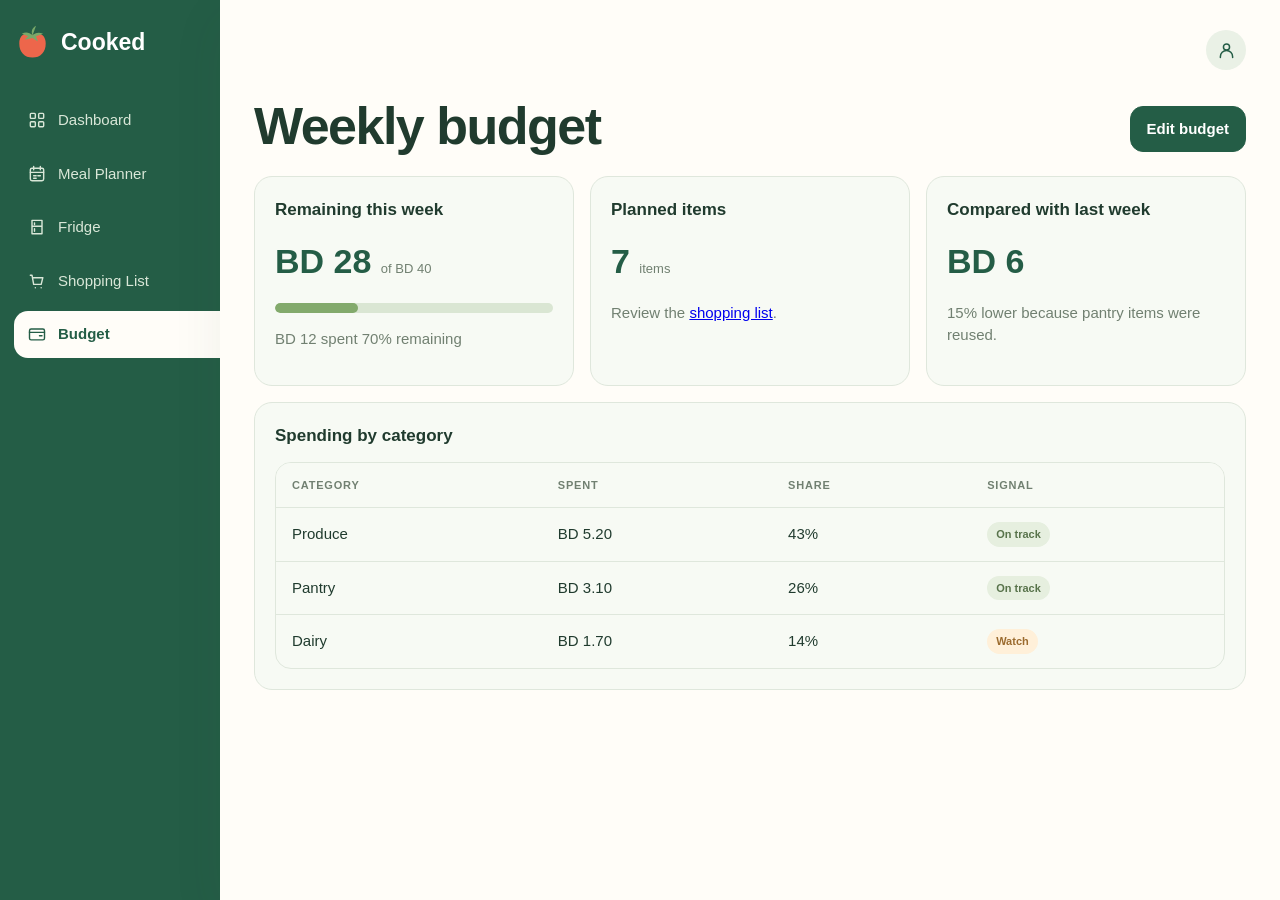
==== pages/Budget.html @ db5027b0 "Add Cooked HTML prototype" ====
﻿<!doctype html>
<html lang="en"><head><meta charset="utf-8"><meta name="viewport" content="width=device-width,initial-scale=1"><title>Cooked  Budget</title><link rel="stylesheet" href="../assets/css/styles.css"></head>
<body><div class="app"><aside class="sidebar"><a class="brand" href="Cooked.html"><svg class="brand-mark" viewBox="0 0 42 42" aria-hidden="true"><path d="M21 13C14 8 6 12 6 22c0 10 6 16 15 16s15-6 15-16c0-10-8-14-15-9Z" fill="#ed664b"/><path d="M21 13c-2-5 0-9 4-11M21 13c-4-4-8-4-12-2l7 3-4 4 9-2 6 4-2-6 8-3c-5-2-9-1-12 2Z" fill="#79a869"/></svg>Cooked</a><nav class="nav" aria-label="Main navigation"><a href="Cooked.html"><svg viewBox="0 0 24 24" aria-hidden="true"><rect x="4" y="4" width="6" height="6" rx="1"/><rect x="14" y="4" width="6" height="6" rx="1"/><rect x="4" y="14" width="6" height="6" rx="1"/><rect x="14" y="14" width="6" height="6" rx="1"/></svg><span>Dashboard</span></a><a href="Meal-planner.html"><svg viewBox="0 0 24 24" aria-hidden="true"><rect x="4" y="5" width="16" height="15" rx="2"/><path d="M8 3v4M16 3v4M4 10h16M8 14h3M13 14h3M8 17h3"/></svg><span>Meal Planner</span></a><a href="Fridge.html"><svg viewBox="0 0 24 24" aria-hidden="true"><path d="M6 4h12v16H6zM6 11h12M9 7v2M9 14v3"/></svg><span>Fridge</span></a><a href="Shopping-list.html"><svg viewBox="0 0 24 24" aria-hidden="true"><path d="M4 5h2l2 11h9l2-8H7M10 20h.01M17 20h.01"/></svg><span>Shopping List</span></a><a class="active" aria-current="page" href="Budget.html"><svg viewBox="0 0 24 24" aria-hidden="true"><rect x="3" y="6" width="18" height="13" rx="2"/><path d="M3 10h18M15 14h3"/></svg><span>Budget</span></a></nav></aside>
<main class="main"><div class="topbar"><button class="avatar" data-user-avatar aria-label="Open profile" onclick="location.href='Profile.html'">CU</button></div><header class="page-head"><div><h1>Weekly budget</h1></div><button class="btn primary" data-modal-open="budget-edit">Edit budget</button></header><div class="grid grid-3"><section class="panel"><h2>Remaining this week</h2><div class="metric">BD 28 <small>of BD 40</small></div><div class="progress" style="margin-top:16px"><span style="width:30%"></span></div><p>BD 12 spent  70% remaining</p></section><section class="panel"><h2>Planned items</h2><div class="metric">7 <small>items</small></div><p>Review the <a href="Shopping-list.html">shopping list</a>.</p></section><section class="panel"><h2>Compared with last week</h2><div class="metric"> BD 6</div><p>15% lower because pantry items were reused.</p></section></div><section class="panel" style="margin-top:16px"><h2>Spending by category</h2><div class="table-wrap"><table class="table"><thead><tr><th>Category</th><th>Spent</th><th>Share</th><th>Signal</th></tr></thead><tbody><tr><td>Produce</td><td>BD 5.20</td><td>43%</td><td><span class="badge">On track</span></td></tr><tr><td>Pantry</td><td>BD 3.10</td><td>26%</td><td><span class="badge">On track</span></td></tr><tr><td>Dairy</td><td>BD 1.70</td><td>14%</td><td><span class="badge warn">Watch</span></td></tr></tbody></table></div></section></main></div><div class="modal" id="budget-edit" role="dialog" aria-modal="true" aria-labelledby="budget-title"><div class="modal-card"><header><h2 id="budget-title">Set weekly budget</h2><button class="close" data-modal-close aria-label="Close"></button></header><form class="form-grid" data-demo-form data-success="Weekly budget updated."><div class="field full"><label for="weekly-budget">Budget in BD</label><input id="weekly-budget" required value="40" type="number" min="1"></div><div class="field full"><button class="btn primary" type="submit">Save budget</button></div></form></div></div><div class="toast" role="status" aria-live="polite"></div><script src="../assets/js/app.js"></script></body></html>
---- assets/css/styles.css ----
﻿:root{--ink:#203b2e;--muted:#718071;--forest:#245d46;--forest-2:#3e7959;--mint:#eaf1e6;--canvas:#edf1ea;--paper:#fffdf8;--line:#dfe7dc;--coral:#e5654b;--yellow:#f4df91;--shadow:0 18px 50px #29483b12}
*{box-sizing:border-box}html{scroll-behavior:smooth}body{margin:0;background:var(--canvas);color:var(--ink);font:15px/1.5 Arial,Helvetica,sans-serif}button,input,select{font:inherit}button,a{cursor:pointer}button:focus-visible,a:focus-visible,input:focus-visible,select:focus-visible{outline:3px solid #d27b55;outline-offset:3px}.app{min-height:100vh;display:grid;grid-template-columns:220px minmax(0,1fr);gap:16px;padding:16px;max-width:1640px;margin:auto}.sidebar{background:var(--forest);border-radius:26px;padding:24px 14px;color:#fff;display:flex;flex-direction:column;gap:36px}.brand{display:flex;align-items:center;gap:10px;font-size:23px;font-weight:700;color:#fff}.brand-mark{width:37px;height:37px}.nav{display:grid;gap:7px}.nav a{text-decoration:none;color:#d9e7d8;border-radius:14px;padding:12px 13px;display:flex;gap:11px;align-items:center}.nav a:hover{background:#ffffff14}.nav a.active{background:var(--paper);color:var(--forest);font-weight:700}.nav svg{width:20px;height:20px;fill:none;stroke:currentColor;stroke-width:1.7;stroke-linecap:round;stroke-linejoin:round}.side-note{margin-top:auto;color:#bed3bd;font-size:12px;padding:0 8px}.main{background:var(--paper);border-radius:26px;padding:30px 34px;min-width:0;box-shadow:var(--shadow)}.topbar{display:flex;justify-content:space-between;align-items:center;gap:16px;color:var(--muted);font-size:12px}.avatar{width:40px;height:40px;border-radius:50%;background:var(--mint);border:0;color:var(--forest);display:grid;place-items:center}.avatar svg{width:21px;height:21px;fill:none;stroke:currentColor;stroke-width:1.7;stroke-linecap:round;stroke-linejoin:round}.page-head{display:flex;justify-content:space-between;align-items:end;gap:18px;margin:30px 0 24px}.eyebrow{text-transform:uppercase;letter-spacing:1.5px;font-size:11px;font-weight:700;color:#7a9174}.page-head h1{font:52px/1 Georgia,serif;letter-spacing:-2px;margin:7px 0 0}.page-head p{margin:10px 0 0;color:var(--muted)}.actions{display:flex;gap:9px;flex-wrap:wrap}.btn{border:1px solid var(--line);border-radius:13px;background:#f4f7f0;color:var(--forest);padding:11px 16px;font-weight:700;text-decoration:none}.btn.primary{background:var(--forest);border-color:var(--forest);color:#fff}.btn.coral{background:var(--coral);border-color:var(--coral);color:#fff}.grid{display:grid;gap:16px}.grid-2{grid-template-columns:1.4fr 1fr}.grid-3{grid-template-columns:repeat(3,1fr)}.panel{background:#f7faf4;border:1px solid var(--line);border-radius:18px;padding:20px}.panel h2,.panel h3{margin:0 0 13px;font-size:17px}.panel p{color:var(--muted)}.metric{font-size:34px;font-weight:700;color:var(--forest)}.metric small{font-size:13px;color:var(--muted);font-weight:400}.progress{height:10px;border-radius:99px;background:#dae6d3;overflow:hidden}.progress span{display:block;height:100%;background:#83aa6c;border-radius:99px}.table-wrap{overflow:auto;border:1px solid var(--line);border-radius:16px}.table{border-collapse:collapse;width:100%;min-width:620px;text-align:left}.table th,.table td{padding:14px 16px;border-bottom:1px solid var(--line)}.table th{font-size:11px;letter-spacing:.8px;text-transform:uppercase;color:#718071;background:#f7faf4}.table tr:last-child td{border-bottom:0}.badge{display:inline-flex;align-items:center;border-radius:99px;padding:4px 9px;background:#e6efdf;color:#58734b;font-size:11px;font-weight:700}.badge.warn{background:#fff0d9;color:#9b6b2e}.badge.danger{background:#fce1d8;color:#ad563e}.badge.blue{background:#e2ebf6;color:#4d6c95}.search{height:45px;border:1px solid var(--line);border-radius:13px;padding:0 14px;background:#fff;width:min(380px,100%)}.form-grid{display:grid;grid-template-columns:repeat(2,1fr);gap:15px}.field{display:grid;gap:7px}.field.full{grid-column:1/-1}.field label{font-size:12px;font-weight:700;color:#536553}.field input,.field select{height:44px;border:1px solid var(--line);border-radius:11px;padding:0 12px;color:var(--ink);background:#fff}.callout{border-radius:15px;padding:14px 16px;background:#eef5e9;color:#4b6a48;font-size:13px}.callout.warn{background:#fff4df;color:#8b642e}.callout.error{background:#fce8e2;color:#a9523e}.empty{padding:34px;text-align:center;border:1px dashed #cbd9c5;border-radius:16px;color:var(--muted)}.toast{position:fixed;bottom:24px;left:50%;transform:translateX(-50%);background:var(--ink);color:#fff;padding:13px 18px;border-radius:13px;box-shadow:var(--shadow);z-index:10;display:none}.toast.show{display:block}.recipe-grid{display:grid;grid-template-columns:repeat(3,1fr);gap:16px}.recipe-card{border:1px solid var(--line);border-radius:18px;overflow:hidden;background:#fff}.recipe-card img{display:block;width:100%;height:160px;object-fit:cover}.recipe-card .body{padding:16px}.recipe-card h3{margin:0 0 5px}.recipe-card p{color:var(--muted);font-size:13px;margin:0 0 13px}.filter-row{display:flex;gap:9px;flex-wrap:wrap;margin-bottom:18px}.filter-row select{height:40px;border:1px solid var(--line);border-radius:10px;padding:0 10px;background:#fff;color:var(--ink)}.calendar{display:grid;grid-template-columns:repeat(7,1fr);gap:9px;min-width:760px}.calendar-wrap{overflow:auto}.day-card{background:#f6f8f2;border:1px solid var(--line);border-radius:14px;padding:12px;min-height:185px}.day-card.current{background:#eef5e9;border-color:#b9d1ad}.day-card strong{display:block;font-size:12px}.day-card time{display:block;color:var(--muted);font-size:12px;margin:3px 0 12px}.slot{background:#fff;border-radius:10px;padding:8px;margin-top:7px;font-size:11px;border-left:3px solid #85a56d}.slot span{display:block;color:var(--muted);font-size:10px;text-transform:uppercase}.slot.done{opacity:.55;text-decoration:line-through}.recipe-detail{display:grid;grid-template-columns:280px 1fr;gap:22px;align-items:start}.recipe-detail img{width:100%;height:240px;object-fit:cover;border-radius:18px}.list{display:grid;gap:0;border:1px solid var(--line);border-radius:16px;overflow:hidden}.list-row{display:flex;align-items:center;gap:12px;padding:14px 16px;border-bottom:1px solid var(--line)}.list-row:last-child{border-bottom:0}.list-row input{accent-color:var(--forest)}.list-row label{flex:1}.list-row small{color:var(--muted)}.list-row.checked label{text-decoration:line-through;color:#9ba49a}.modal{position:fixed;inset:0;background:#203b2e66;display:none;place-items:center;padding:20px;z-index:9}.modal.open{display:grid}.modal-card{background:var(--paper);border-radius:20px;padding:24px;width:min(560px,100%);box-shadow:var(--shadow)}.modal-card header{display:flex;justify-content:space-between;gap:16px;align-items:start}.close{border:0;background:#edf3e9;border-radius:50%;width:32px;height:32px;color:var(--forest);font-size:20px}.tabs{display:flex;gap:5px;border-bottom:1px solid var(--line);margin-bottom:20px}.tabs button{border:0;background:transparent;padding:10px 13px;color:var(--muted);border-bottom:2px solid transparent}.tabs button.active{color:var(--forest);border-color:var(--forest);font-weight:700}@media(max-width:900px){.app{grid-template-columns:170px}.grid-2,.grid-3,.recipe-grid{grid-template-columns:1fr 1fr}.page-head h1{font-size:42px}.recipe-detail{grid-template-columns:220px 1fr}}@media(max-width:700px){.app{display:block;padding:0}.sidebar{border-radius:0;padding:16px;gap:15px}.nav{display:flex;overflow:auto;gap:4px}.nav a{white-space:nowrap;padding:9px 11px;font-size:12px}.nav svg{display:none}.side-note{display:none}.main{border-radius:22px 22px 0 0;padding:22px 16px}.page-head{display:block;margin:23px 0 18px}.page-head h1{font-size:38px}.page-head .actions{margin-top:15px}.grid-2,.grid-3,.recipe-grid,.form-grid,.recipe-detail{grid-template-columns:1fr}.panel{padding:16px}.table{min-width:560px}.calendar{min-width:700px}.topbar{font-size:11px}}

/* Keep the active page visually connected to its content. */
.app{gap:0}
.brand{text-decoration:none}
.shopping-card-link{display:block;color:inherit;text-decoration:none}
.shopping-card-link:hover h2{text-decoration:underline;text-underline-offset:3px}
.shopping-header{display:flex;justify-content:space-between;align-items:center}
.shopping-header span{font-size:11px;color:var(--forest)}
.talabat-item{margin-left:auto;background:var(--coral);color:#fff;text-decoration:none;border-radius:8px;padding:6px 9px;font-size:11px;font-weight:700}
.talabat-item:hover{background:#c9523d}
@media(min-width:701px){.app{height:calc(100vh - 32px);min-height:0}.main{height:100%;overflow:auto}}
.sidebar{border-radius:26px 0 0 26px}
.main{border-radius:0 26px 26px 0}
.nav a{border-radius:14px 0 0 14px}
.nav a.active{margin-right:-14px;padding-right:27px}
.eyebrow{display:none}
.page-head h1{margin-top:0}
@media(max-width:700px){
  .sidebar,.main{border-radius:0}
  .nav a,.nav a.active{margin-right:0;padding-right:11px;border-radius:12px}
}

/* Keep secondary pages aligned to the dashboard's full desktop viewport. */
.app{height:calc(100vh - 32px);min-height:640px}
.main{height:100%;overflow:auto}
.topbar .avatar{margin-left:auto}
@media(max-width:700px){
  .app{height:auto;min-height:100vh}
  .main{height:auto;min-height:calc(100vh - 116px)}
  .nav svg{display:block;width:16px;height:16px}
}

body{font-family:"Segoe UI",Arial,Helvetica,sans-serif}
.page-head h1{font-family:"Segoe UI",Arial,Helvetica,sans-serif;font-weight:700;letter-spacing:-1.5px}
.close::before{content:"Ã—";font-size:22px;line-height:1}
@media(min-width:701px) and (max-height:760px){
  .app{height:auto;min-height:100vh}
  .main{height:auto;min-height:calc(100vh - 32px);overflow:visible}
}
@media(min-width:701px){
  .app{width:100%;height:100vh;min-height:0;max-width:none;padding:0;gap:0}
  .sidebar,.main{border-radius:0}
  .main{min-height:0}
}
@media(min-width:701px) and (max-height:760px){
  .app{height:auto;min-height:100vh}
  .main{height:auto;min-height:100vh;overflow:visible}
}
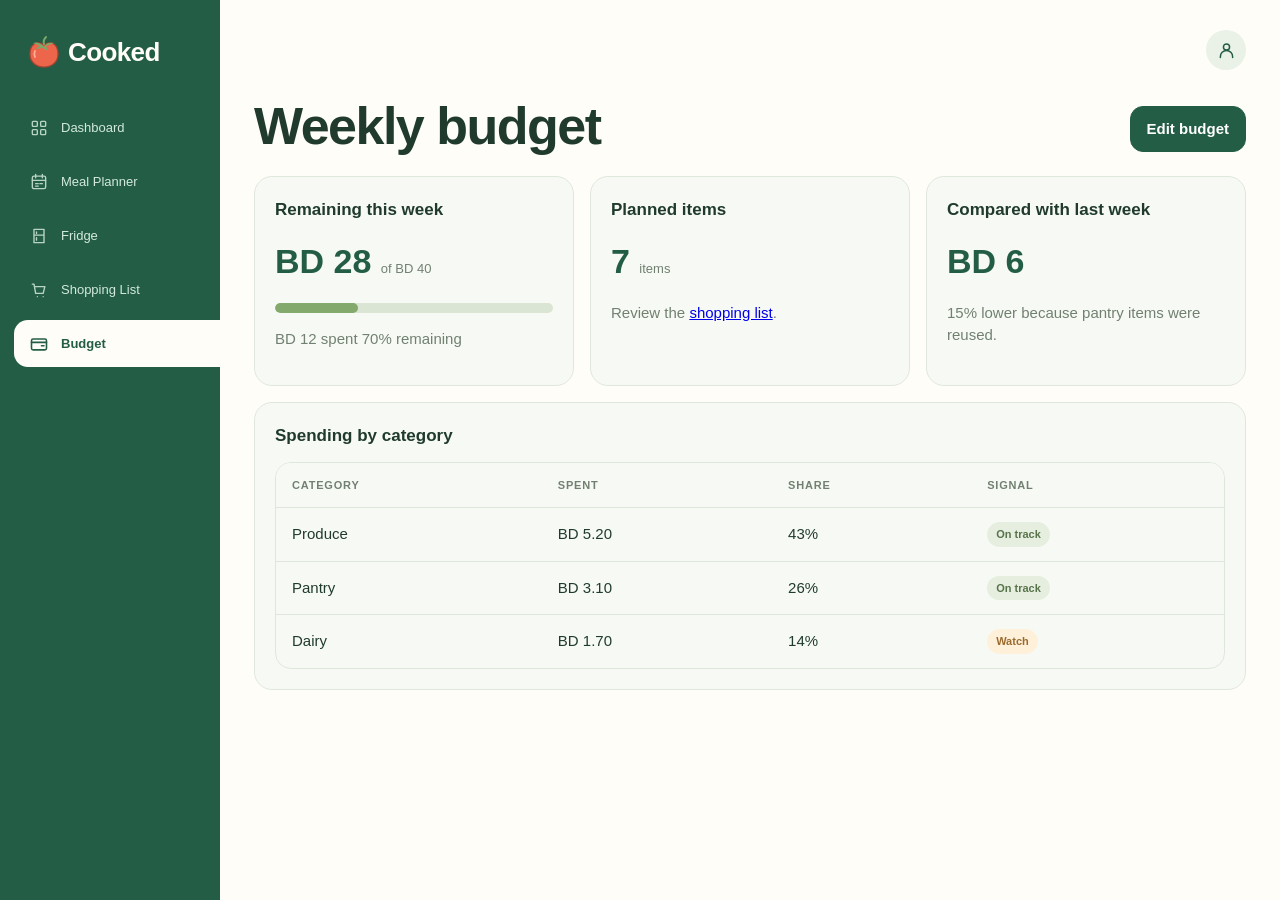
==== commit b85e27db: "fixed logo on pages?" ====
--- a/pages/Budget.html
+++ b/pages/Budget.html
@@ -1,7 +1,7 @@
 ﻿<!doctype html>
 <html lang="en"><head><meta charset="utf-8"><meta name="viewport" content="width=device-width,initial-scale=1"><title>Cooked  Budget</title><link rel="stylesheet" href="../assets/css/styles.css"></head>
-<body><div class="app"><aside class="sidebar"><a class="brand" href="Cooked.html"><svg class="brand-mark" viewBox="0 0 42 42" aria-hidden="true"><path d="M21 13C14 8 6 12 6 22c0 10 6 16 15 16s15-6 15-16c0-10-8-14-15-9Z" fill="#ed664b"/><path d="M21 13c-2-5 0-9 4-11M21 13c-4-4-8-4-12-2l7 3-4 4 9-2 6 4-2-6 8-3c-5-2-9-1-12 2Z" fill="#79a869"/></svg>Cooked</a><nav class="nav" aria-label="Main navigation"><a href="Cooked.html"><svg viewBox="0 0 24 24" aria-hidden="true"><rect x="4" y="4" width="6" height="6" rx="1"/><rect x="14" y="4" width="6" height="6" rx="1"/><rect x="4" y="14" width="6" height="6" rx="1"/><rect x="14" y="14" width="6" height="6" rx="1"/></svg><span>Dashboard</span></a><a href="Meal-planner.html"><svg viewBox="0 0 24 24" aria-hidden="true"><rect x="4" y="5" width="16" height="15" rx="2"/><path d="M8 3v4M16 3v4M4 10h16M8 14h3M13 14h3M8 17h3"/></svg><span>Meal Planner</span></a><a href="Fridge.html"><svg viewBox="0 0 24 24" aria-hidden="true"><path d="M6 4h12v16H6zM6 11h12M9 7v2M9 14v3"/></svg><span>Fridge</span></a><a href="Shopping-list.html"><svg viewBox="0 0 24 24" aria-hidden="true"><path d="M4 5h2l2 11h9l2-8H7M10 20h.01M17 20h.01"/></svg><span>Shopping List</span></a><a class="active" aria-current="page" href="Budget.html"><svg viewBox="0 0 24 24" aria-hidden="true"><rect x="3" y="6" width="18" height="13" rx="2"/><path d="M3 10h18M15 14h3"/></svg><span>Budget</span></a></nav></aside>
-<main class="main"><div class="topbar"><button class="avatar" data-user-avatar aria-label="Open profile" onclick="location.href='Profile.html'">CU</button></div><header class="page-head"><div><h1>Weekly budget</h1></div><button class="btn primary" data-modal-open="budget-edit">Edit budget</button></header><div class="grid grid-3"><section class="panel"><h2>Remaining this week</h2><div class="metric">BD 28 <small>of BD 40</small></div><div class="progress" style="margin-top:16px"><span style="width:30%"></span></div><p>BD 12 spent  70% remaining</p></section><section class="panel"><h2>Planned items</h2><div class="metric">7 <small>items</small></div><p>Review the <a href="Shopping-list.html">shopping list</a>.</p></section><section class="panel"><h2>Compared with last week</h2><div class="metric"> BD 6</div><p>15% lower because pantry items were reused.</p></section></div><section class="panel" style="margin-top:16px"><h2>Spending by category</h2><div class="table-wrap"><table class="table"><thead><tr><th>Category</th><th>Spent</th><th>Share</th><th>Signal</th></tr></thead><tbody><tr><td>Produce</td><td>BD 5.20</td><td>43%</td><td><span class="badge">On track</span></td></tr><tr><td>Pantry</td><td>BD 3.10</td><td>26%</td><td><span class="badge">On track</span></td></tr><tr><td>Dairy</td><td>BD 1.70</td><td>14%</td><td><span class="badge warn">Watch</span></td></tr></tbody></table></div></section></main></div><div class="modal" id="budget-edit" role="dialog" aria-modal="true" aria-labelledby="budget-title"><div class="modal-card"><header><h2 id="budget-title">Set weekly budget</h2><button class="close" data-modal-close aria-label="Close"></button></header><form class="form-grid" data-demo-form data-success="Weekly budget updated."><div class="field full"><label for="weekly-budget">Budget in BD</label><input id="weekly-budget" required value="40" type="number" min="1"></div><div class="field full"><button class="btn primary" type="submit">Save budget</button></div></form></div></div><div class="toast" role="status" aria-live="polite"></div><script src="../assets/js/app.js"></script></body></html>
+<body><div class="app"><aside class="sidebar"><a class="sidebar-brand" href="Cooked.html" aria-label="Cooked home"><svg class="logo colored-logo" viewBox="0 0 150 36" preserveAspectRatio="xMinYMid meet" role="img" aria-label="Cooked"><path d="M16 11C8 6 2 11 2 20c0 8 6 13 14 13s14-5 14-13c0-9-6-14-14-9Z" fill="#ed664b" stroke="#aa422f" stroke-width="1.2"/><path d="M16 13C12 8 8 8 5 9l7 3-5 3 8-1 5 3-2-5 8-3c-5-1-8 0-10 4Z" fill="#79a869"/><path d="M16 10c-1-3 0-5 2-7" fill="none" stroke="#79a869" stroke-width="2" stroke-linecap="round"/><path d="M7 17c-1 2-1 4 0 6" fill="none" stroke="#ffb096" stroke-width="1.7" stroke-linecap="round"/><text x="40" y="27" fill="#fffdf7" font-family="Segoe UI,Arial,Helvetica,sans-serif" font-size="26" font-weight="700" letter-spacing="-.6">Cooked</text></svg></a><nav class="nav" aria-label="Main navigation"><a href="Cooked.html"><svg viewBox="0 0 24 24" aria-hidden="true"><rect x="4" y="4" width="6" height="6" rx="1"/><rect x="14" y="4" width="6" height="6" rx="1"/><rect x="4" y="14" width="6" height="6" rx="1"/><rect x="14" y="14" width="6" height="6" rx="1"/></svg><span>Dashboard</span></a><a href="Meal-planner.html"><svg viewBox="0 0 24 24" aria-hidden="true"><rect x="4" y="5" width="16" height="15" rx="2"/><path d="M8 3v4M16 3v4M4 10h16M8 14h3M13 14h3M8 17h3"/></svg><span>Meal Planner</span></a><a href="Fridge.html"><svg viewBox="0 0 24 24" aria-hidden="true"><path d="M6 4h12v16H6zM6 11h12M9 7v2M9 14v3"/></svg><span>Fridge</span></a><a href="Shopping-list.html"><svg viewBox="0 0 24 24" aria-hidden="true"><path d="M4 5h2l2 11h9l2-8H7M10 20h.01M17 20h.01"/></svg><span>Shopping List</span></a><a class="active" aria-current="page" href="Budget.html"><svg viewBox="0 0 24 24" aria-hidden="true"><rect x="3" y="6" width="18" height="13" rx="2"/><path d="M3 10h18M15 14h3"/></svg><span>Budget</span></a></nav></aside>
+<main class="main"><div class="topbar"><button class="avatar" data-user-avatar aria-label="Open profile" onclick="location.href='Profile.html'">CU</button></div><header class="page-head"><div><h1>Weekly budget</h1></div><button class="btn primary" data-modal-open="budget-edit">Edit budget</button></header><div class="grid grid-3"><section class="panel"><h2>Remaining this week</h2><div class="metric">BD 28 <small>of BD 40</small></div><div class="progress" style="margin-top:16px"><span style="width:30%"></span></div><p>BD 12 spent  70% remaining</p></section><section class="panel"><h2>Planned items</h2><div class="metric">7 <small>items</small></div><p>Review the <a href="Shopping-list.html">shopping list</a>.</p></section><section class="panel"><h2>Compared with last week</h2><div class="metric"> BD 6</div><p>15% lower because pantry items were reused.</p></section></div><section class="panel" style="margin-top:16px"><h2>Spending by category</h2><div class="table-wrap"><table class="table"><thead><tr><th>Category</th><th>Spent</th><th>Share</th><th>Signal</th></tr></thead><tbody><tr><td>Produce</td><td>BD 5.20</td><td>43%</td><td><span class="badge">On track</span></td></tr><tr><td>Pantry</td><td>BD 3.10</td><td>26%</td><td><span class="badge">On track</span></td></tr><tr><td>Dairy</td><td>BD 1.70</td><td>14%</td><td><span class="badge warn">Watch</span></td></tr></tbody></table></div></section></main></div><div class="modal" id="budget-edit" role="dialog" aria-modal="true" aria-labelledby="budget-title"><div class="modal-card"><header><h2 id="budget-title">Set weekly budget</h2><button class="close" data-modal-close aria-label="Close"></button></header><form class="form-grid" data-demo-form data-success="Weekly budget updated."><div class="field full"><label for="weekly-budget">Budget in BD</label><input id="weekly-budget" required value="40" type="number" min="1"></div><div class="field full"><button class="btn primary" type="submit">Save budget</button></div></form></div></div><div class="toast" role="status" aria-live="polite"></div><script src="../assets/js/app.js"></script><script src="../assets/js/validation.js"></script></body></html>
 
 
 
--- a/assets/css/styles.css
+++ b/assets/css/styles.css
@@ -49,3 +49,16 @@
   .main{height:auto;min-height:100vh;overflow:visible}
 }
 
+
+/* Shared logo component, identical to the dashboard. */
+.sidebar-brand{display:flex;align-items:center;text-decoration:none;color:inherit;min-height:48px;margin-top:4px;padding:0 4px 0 14px}
+.sidebar-brand .colored-logo{display:block;width:150px;height:36px;max-width:100%;flex-shrink:0;overflow:visible}
+.sidebar .nav{gap:7px}
+.sidebar .nav a{padding:0 15px;min-height:47px;gap:12px;font-size:13px;font-weight:500;color:#d2eadb}
+.sidebar .nav a.active{background:var(--paper);color:#245d46;font-weight:600}
+@media(min-width:701px){.sidebar{gap:28px}}
+body{-webkit-font-smoothing:antialiased;-moz-osx-font-smoothing:grayscale}
+.sidebar .nav svg{opacity:.85;stroke-width:1.65}
+.sidebar .nav a.active svg{opacity:1;stroke-width:1.9}
+.sidebar .nav a.active{position:relative;z-index:2}
+.main{box-shadow:none}
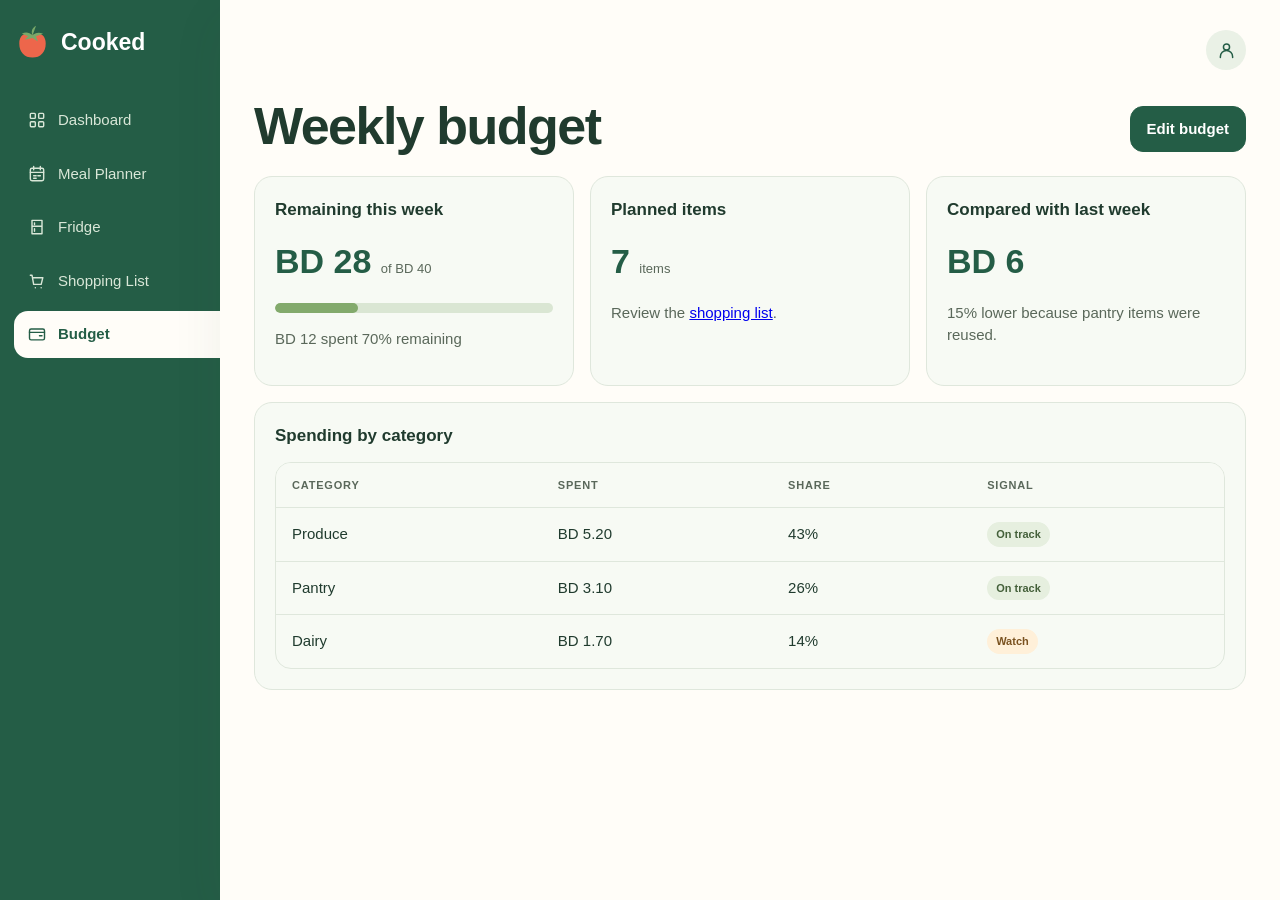
==== commit acaf2f68: "Fix accessibility issues and layout bugs in prototype - Raise text contrast to WCAG AA on all pages " ====
--- a/pages/Budget.html
+++ b/pages/Budget.html
@@ -1,7 +1,7 @@
 ﻿<!doctype html>
-<html lang="en"><head><meta charset="utf-8"><meta name="viewport" content="width=device-width,initial-scale=1"><title>Cooked  Budget</title><link rel="stylesheet" href="../assets/css/styles.css"></head>
-<body><div class="app"><aside class="sidebar"><a class="sidebar-brand" href="Cooked.html" aria-label="Cooked home"><svg class="logo colored-logo" viewBox="0 0 150 36" preserveAspectRatio="xMinYMid meet" role="img" aria-label="Cooked"><path d="M16 11C8 6 2 11 2 20c0 8 6 13 14 13s14-5 14-13c0-9-6-14-14-9Z" fill="#ed664b" stroke="#aa422f" stroke-width="1.2"/><path d="M16 13C12 8 8 8 5 9l7 3-5 3 8-1 5 3-2-5 8-3c-5-1-8 0-10 4Z" fill="#79a869"/><path d="M16 10c-1-3 0-5 2-7" fill="none" stroke="#79a869" stroke-width="2" stroke-linecap="round"/><path d="M7 17c-1 2-1 4 0 6" fill="none" stroke="#ffb096" stroke-width="1.7" stroke-linecap="round"/><text x="40" y="27" fill="#fffdf7" font-family="Segoe UI,Arial,Helvetica,sans-serif" font-size="26" font-weight="700" letter-spacing="-.6">Cooked</text></svg></a><nav class="nav" aria-label="Main navigation"><a href="Cooked.html"><svg viewBox="0 0 24 24" aria-hidden="true"><rect x="4" y="4" width="6" height="6" rx="1"/><rect x="14" y="4" width="6" height="6" rx="1"/><rect x="4" y="14" width="6" height="6" rx="1"/><rect x="14" y="14" width="6" height="6" rx="1"/></svg><span>Dashboard</span></a><a href="Meal-planner.html"><svg viewBox="0 0 24 24" aria-hidden="true"><rect x="4" y="5" width="16" height="15" rx="2"/><path d="M8 3v4M16 3v4M4 10h16M8 14h3M13 14h3M8 17h3"/></svg><span>Meal Planner</span></a><a href="Fridge.html"><svg viewBox="0 0 24 24" aria-hidden="true"><path d="M6 4h12v16H6zM6 11h12M9 7v2M9 14v3"/></svg><span>Fridge</span></a><a href="Shopping-list.html"><svg viewBox="0 0 24 24" aria-hidden="true"><path d="M4 5h2l2 11h9l2-8H7M10 20h.01M17 20h.01"/></svg><span>Shopping List</span></a><a class="active" aria-current="page" href="Budget.html"><svg viewBox="0 0 24 24" aria-hidden="true"><rect x="3" y="6" width="18" height="13" rx="2"/><path d="M3 10h18M15 14h3"/></svg><span>Budget</span></a></nav></aside>
-<main class="main"><div class="topbar"><button class="avatar" data-user-avatar aria-label="Open profile" onclick="location.href='Profile.html'">CU</button></div><header class="page-head"><div><h1>Weekly budget</h1></div><button class="btn primary" data-modal-open="budget-edit">Edit budget</button></header><div class="grid grid-3"><section class="panel"><h2>Remaining this week</h2><div class="metric">BD 28 <small>of BD 40</small></div><div class="progress" style="margin-top:16px"><span style="width:30%"></span></div><p>BD 12 spent  70% remaining</p></section><section class="panel"><h2>Planned items</h2><div class="metric">7 <small>items</small></div><p>Review the <a href="Shopping-list.html">shopping list</a>.</p></section><section class="panel"><h2>Compared with last week</h2><div class="metric"> BD 6</div><p>15% lower because pantry items were reused.</p></section></div><section class="panel" style="margin-top:16px"><h2>Spending by category</h2><div class="table-wrap"><table class="table"><thead><tr><th>Category</th><th>Spent</th><th>Share</th><th>Signal</th></tr></thead><tbody><tr><td>Produce</td><td>BD 5.20</td><td>43%</td><td><span class="badge">On track</span></td></tr><tr><td>Pantry</td><td>BD 3.10</td><td>26%</td><td><span class="badge">On track</span></td></tr><tr><td>Dairy</td><td>BD 1.70</td><td>14%</td><td><span class="badge warn">Watch</span></td></tr></tbody></table></div></section></main></div><div class="modal" id="budget-edit" role="dialog" aria-modal="true" aria-labelledby="budget-title"><div class="modal-card"><header><h2 id="budget-title">Set weekly budget</h2><button class="close" data-modal-close aria-label="Close"></button></header><form class="form-grid" data-demo-form data-success="Weekly budget updated."><div class="field full"><label for="weekly-budget">Budget in BD</label><input id="weekly-budget" required value="40" type="number" min="1"></div><div class="field full"><button class="btn primary" type="submit">Save budget</button></div></form></div></div><div class="toast" role="status" aria-live="polite"></div><script src="../assets/js/app.js"></script><script src="../assets/js/validation.js"></script></body></html>
+<html lang="en"><head><meta charset="utf-8"><meta name="viewport" content="width=device-width,initial-scale=1"><title>Cooked · Budget</title><link rel="stylesheet" href="../assets/css/styles.css"></head>
+<body><div class="app"><aside class="sidebar" aria-label="Sidebar"><a class="brand" href="Cooked.html"><svg class="brand-mark" viewBox="0 0 42 42" aria-hidden="true"><path d="M21 13C14 8 6 12 6 22c0 10 6 16 15 16s15-6 15-16c0-10-8-14-15-9Z" fill="#ed664b"/><path d="M21 13c-2-5 0-9 4-11M21 13c-4-4-8-4-12-2l7 3-4 4 9-2 6 4-2-6 8-3c-5-2-9-1-12 2Z" fill="#79a869"/></svg>Cooked</a><nav class="nav" aria-label="Main navigation"><a href="Cooked.html"><svg viewBox="0 0 24 24" aria-hidden="true"><rect x="4" y="4" width="6" height="6" rx="1"/><rect x="14" y="4" width="6" height="6" rx="1"/><rect x="4" y="14" width="6" height="6" rx="1"/><rect x="14" y="14" width="6" height="6" rx="1"/></svg><span>Dashboard</span></a><a href="Meal-planner.html"><svg viewBox="0 0 24 24" aria-hidden="true"><rect x="4" y="5" width="16" height="15" rx="2"/><path d="M8 3v4M16 3v4M4 10h16M8 14h3M13 14h3M8 17h3"/></svg><span>Meal Planner</span></a><a href="Fridge.html"><svg viewBox="0 0 24 24" aria-hidden="true"><path d="M6 4h12v16H6zM6 11h12M9 7v2M9 14v3"/></svg><span>Fridge</span></a><a href="Shopping-list.html"><svg viewBox="0 0 24 24" aria-hidden="true"><path d="M4 5h2l2 11h9l2-8H7M10 20h.01M17 20h.01"/></svg><span>Shopping List</span></a><a class="active" aria-current="page" href="Budget.html"><svg viewBox="0 0 24 24" aria-hidden="true"><rect x="3" y="6" width="18" height="13" rx="2"/><path d="M3 10h18M15 14h3"/></svg><span>Budget</span></a></nav></aside>
+<main class="main"><div class="topbar"><button class="avatar" data-user-avatar aria-label="Open profile" onclick="location.href='Profile.html'">CU</button></div><header class="page-head"><div><h1>Weekly budget</h1></div><button class="btn primary" data-modal-open="budget-edit">Edit budget</button></header><div class="grid grid-3"><section class="panel"><h2>Remaining this week</h2><div class="metric">BD 28 <small>of BD 40</small></div><div class="progress" style="margin-top:16px"><span style="width:30%"></span></div><p>BD 12 spent  70% remaining</p></section><section class="panel"><h2>Planned items</h2><div class="metric">7 <small>items</small></div><p>Review the <a href="Shopping-list.html">shopping list</a>.</p></section><section class="panel"><h2>Compared with last week</h2><div class="metric"> BD 6</div><p>15% lower because pantry items were reused.</p></section></div><section class="panel" style="margin-top:16px"><h2>Spending by category</h2><div class="table-wrap"><table class="table"><thead><tr><th>Category</th><th>Spent</th><th>Share</th><th>Signal</th></tr></thead><tbody><tr><td>Produce</td><td>BD 5.20</td><td>43%</td><td><span class="badge">On track</span></td></tr><tr><td>Pantry</td><td>BD 3.10</td><td>26%</td><td><span class="badge">On track</span></td></tr><tr><td>Dairy</td><td>BD 1.70</td><td>14%</td><td><span class="badge warn">Watch</span></td></tr></tbody></table></div></section></main></div><div class="modal" id="budget-edit" role="dialog" aria-modal="true" aria-labelledby="budget-title"><div class="modal-card"><header><h2 id="budget-title">Set weekly budget</h2><button class="close" data-modal-close aria-label="Close"></button></header><form class="form-grid" data-demo-form data-success="Weekly budget updated."><div class="field full"><label for="weekly-budget">Budget in BD</label><input id="weekly-budget" required value="40" type="number" min="1"></div><div class="field full"><button class="btn primary" type="submit">Save budget</button></div></form></div></div><div class="toast" role="status" aria-live="polite"></div><script src="../assets/js/app.js"></script></body></html>
 
 
 
--- a/assets/css/styles.css
+++ b/assets/css/styles.css
@@ -1,5 +1,5 @@
-﻿:root{--ink:#203b2e;--muted:#718071;--forest:#245d46;--forest-2:#3e7959;--mint:#eaf1e6;--canvas:#edf1ea;--paper:#fffdf8;--line:#dfe7dc;--coral:#e5654b;--yellow:#f4df91;--shadow:0 18px 50px #29483b12}
-*{box-sizing:border-box}html{scroll-behavior:smooth}body{margin:0;background:var(--canvas);color:var(--ink);font:15px/1.5 Arial,Helvetica,sans-serif}button,input,select{font:inherit}button,a{cursor:pointer}button:focus-visible,a:focus-visible,input:focus-visible,select:focus-visible{outline:3px solid #d27b55;outline-offset:3px}.app{min-height:100vh;display:grid;grid-template-columns:220px minmax(0,1fr);gap:16px;padding:16px;max-width:1640px;margin:auto}.sidebar{background:var(--forest);border-radius:26px;padding:24px 14px;color:#fff;display:flex;flex-direction:column;gap:36px}.brand{display:flex;align-items:center;gap:10px;font-size:23px;font-weight:700;color:#fff}.brand-mark{width:37px;height:37px}.nav{display:grid;gap:7px}.nav a{text-decoration:none;color:#d9e7d8;border-radius:14px;padding:12px 13px;display:flex;gap:11px;align-items:center}.nav a:hover{background:#ffffff14}.nav a.active{background:var(--paper);color:var(--forest);font-weight:700}.nav svg{width:20px;height:20px;fill:none;stroke:currentColor;stroke-width:1.7;stroke-linecap:round;stroke-linejoin:round}.side-note{margin-top:auto;color:#bed3bd;font-size:12px;padding:0 8px}.main{background:var(--paper);border-radius:26px;padding:30px 34px;min-width:0;box-shadow:var(--shadow)}.topbar{display:flex;justify-content:space-between;align-items:center;gap:16px;color:var(--muted);font-size:12px}.avatar{width:40px;height:40px;border-radius:50%;background:var(--mint);border:0;color:var(--forest);display:grid;place-items:center}.avatar svg{width:21px;height:21px;fill:none;stroke:currentColor;stroke-width:1.7;stroke-linecap:round;stroke-linejoin:round}.page-head{display:flex;justify-content:space-between;align-items:end;gap:18px;margin:30px 0 24px}.eyebrow{text-transform:uppercase;letter-spacing:1.5px;font-size:11px;font-weight:700;color:#7a9174}.page-head h1{font:52px/1 Georgia,serif;letter-spacing:-2px;margin:7px 0 0}.page-head p{margin:10px 0 0;color:var(--muted)}.actions{display:flex;gap:9px;flex-wrap:wrap}.btn{border:1px solid var(--line);border-radius:13px;background:#f4f7f0;color:var(--forest);padding:11px 16px;font-weight:700;text-decoration:none}.btn.primary{background:var(--forest);border-color:var(--forest);color:#fff}.btn.coral{background:var(--coral);border-color:var(--coral);color:#fff}.grid{display:grid;gap:16px}.grid-2{grid-template-columns:1.4fr 1fr}.grid-3{grid-template-columns:repeat(3,1fr)}.panel{background:#f7faf4;border:1px solid var(--line);border-radius:18px;padding:20px}.panel h2,.panel h3{margin:0 0 13px;font-size:17px}.panel p{color:var(--muted)}.metric{font-size:34px;font-weight:700;color:var(--forest)}.metric small{font-size:13px;color:var(--muted);font-weight:400}.progress{height:10px;border-radius:99px;background:#dae6d3;overflow:hidden}.progress span{display:block;height:100%;background:#83aa6c;border-radius:99px}.table-wrap{overflow:auto;border:1px solid var(--line);border-radius:16px}.table{border-collapse:collapse;width:100%;min-width:620px;text-align:left}.table th,.table td{padding:14px 16px;border-bottom:1px solid var(--line)}.table th{font-size:11px;letter-spacing:.8px;text-transform:uppercase;color:#718071;background:#f7faf4}.table tr:last-child td{border-bottom:0}.badge{display:inline-flex;align-items:center;border-radius:99px;padding:4px 9px;background:#e6efdf;color:#58734b;font-size:11px;font-weight:700}.badge.warn{background:#fff0d9;color:#9b6b2e}.badge.danger{background:#fce1d8;color:#ad563e}.badge.blue{background:#e2ebf6;color:#4d6c95}.search{height:45px;border:1px solid var(--line);border-radius:13px;padding:0 14px;background:#fff;width:min(380px,100%)}.form-grid{display:grid;grid-template-columns:repeat(2,1fr);gap:15px}.field{display:grid;gap:7px}.field.full{grid-column:1/-1}.field label{font-size:12px;font-weight:700;color:#536553}.field input,.field select{height:44px;border:1px solid var(--line);border-radius:11px;padding:0 12px;color:var(--ink);background:#fff}.callout{border-radius:15px;padding:14px 16px;background:#eef5e9;color:#4b6a48;font-size:13px}.callout.warn{background:#fff4df;color:#8b642e}.callout.error{background:#fce8e2;color:#a9523e}.empty{padding:34px;text-align:center;border:1px dashed #cbd9c5;border-radius:16px;color:var(--muted)}.toast{position:fixed;bottom:24px;left:50%;transform:translateX(-50%);background:var(--ink);color:#fff;padding:13px 18px;border-radius:13px;box-shadow:var(--shadow);z-index:10;display:none}.toast.show{display:block}.recipe-grid{display:grid;grid-template-columns:repeat(3,1fr);gap:16px}.recipe-card{border:1px solid var(--line);border-radius:18px;overflow:hidden;background:#fff}.recipe-card img{display:block;width:100%;height:160px;object-fit:cover}.recipe-card .body{padding:16px}.recipe-card h3{margin:0 0 5px}.recipe-card p{color:var(--muted);font-size:13px;margin:0 0 13px}.filter-row{display:flex;gap:9px;flex-wrap:wrap;margin-bottom:18px}.filter-row select{height:40px;border:1px solid var(--line);border-radius:10px;padding:0 10px;background:#fff;color:var(--ink)}.calendar{display:grid;grid-template-columns:repeat(7,1fr);gap:9px;min-width:760px}.calendar-wrap{overflow:auto}.day-card{background:#f6f8f2;border:1px solid var(--line);border-radius:14px;padding:12px;min-height:185px}.day-card.current{background:#eef5e9;border-color:#b9d1ad}.day-card strong{display:block;font-size:12px}.day-card time{display:block;color:var(--muted);font-size:12px;margin:3px 0 12px}.slot{background:#fff;border-radius:10px;padding:8px;margin-top:7px;font-size:11px;border-left:3px solid #85a56d}.slot span{display:block;color:var(--muted);font-size:10px;text-transform:uppercase}.slot.done{opacity:.55;text-decoration:line-through}.recipe-detail{display:grid;grid-template-columns:280px 1fr;gap:22px;align-items:start}.recipe-detail img{width:100%;height:240px;object-fit:cover;border-radius:18px}.list{display:grid;gap:0;border:1px solid var(--line);border-radius:16px;overflow:hidden}.list-row{display:flex;align-items:center;gap:12px;padding:14px 16px;border-bottom:1px solid var(--line)}.list-row:last-child{border-bottom:0}.list-row input{accent-color:var(--forest)}.list-row label{flex:1}.list-row small{color:var(--muted)}.list-row.checked label{text-decoration:line-through;color:#9ba49a}.modal{position:fixed;inset:0;background:#203b2e66;display:none;place-items:center;padding:20px;z-index:9}.modal.open{display:grid}.modal-card{background:var(--paper);border-radius:20px;padding:24px;width:min(560px,100%);box-shadow:var(--shadow)}.modal-card header{display:flex;justify-content:space-between;gap:16px;align-items:start}.close{border:0;background:#edf3e9;border-radius:50%;width:32px;height:32px;color:var(--forest);font-size:20px}.tabs{display:flex;gap:5px;border-bottom:1px solid var(--line);margin-bottom:20px}.tabs button{border:0;background:transparent;padding:10px 13px;color:var(--muted);border-bottom:2px solid transparent}.tabs button.active{color:var(--forest);border-color:var(--forest);font-weight:700}@media(max-width:900px){.app{grid-template-columns:170px}.grid-2,.grid-3,.recipe-grid{grid-template-columns:1fr 1fr}.page-head h1{font-size:42px}.recipe-detail{grid-template-columns:220px 1fr}}@media(max-width:700px){.app{display:block;padding:0}.sidebar{border-radius:0;padding:16px;gap:15px}.nav{display:flex;overflow:auto;gap:4px}.nav a{white-space:nowrap;padding:9px 11px;font-size:12px}.nav svg{display:none}.side-note{display:none}.main{border-radius:22px 22px 0 0;padding:22px 16px}.page-head{display:block;margin:23px 0 18px}.page-head h1{font-size:38px}.page-head .actions{margin-top:15px}.grid-2,.grid-3,.recipe-grid,.form-grid,.recipe-detail{grid-template-columns:1fr}.panel{padding:16px}.table{min-width:560px}.calendar{min-width:700px}.topbar{font-size:11px}}
+﻿:root{--ink:#203b2e;--muted:#5a685a;--forest:#245d46;--forest-2:#3e7959;--mint:#eaf1e6;--canvas:#edf1ea;--paper:#fffdf8;--line:#dfe7dc;--coral:#e5654b;--yellow:#f4df91;--shadow:0 18px 50px #29483b12}
+*{box-sizing:border-box}html{scroll-behavior:smooth}body{margin:0;background:var(--canvas);color:var(--ink);font:15px/1.5 Arial,Helvetica,sans-serif}button,input,select{font:inherit}button,a{cursor:pointer}button:focus-visible,a:focus-visible,input:focus-visible,select:focus-visible{outline:3px solid #d27b55;outline-offset:3px}.app{min-height:100vh;display:grid;grid-template-columns:220px minmax(0,1fr);gap:16px;padding:16px;max-width:1640px;margin:auto}.sidebar{background:var(--forest);border-radius:26px;padding:24px 14px;color:#fff;display:flex;flex-direction:column;gap:36px}.brand{display:flex;align-items:center;gap:10px;font-size:23px;font-weight:700;color:#fff}.brand-mark{width:37px;height:37px}.nav{display:grid;gap:7px}.nav a{text-decoration:none;color:#d9e7d8;border-radius:14px;padding:12px 13px;display:flex;gap:11px;align-items:center}.nav a:hover{background:#ffffff14}.nav a.active{background:var(--paper);color:var(--forest);font-weight:700}.nav svg{width:20px;height:20px;fill:none;stroke:currentColor;stroke-width:1.7;stroke-linecap:round;stroke-linejoin:round}.side-note{margin-top:auto;color:#bed3bd;font-size:12px;padding:0 8px}.main{background:var(--paper);border-radius:26px;padding:30px 34px;min-width:0;box-shadow:var(--shadow)}.topbar{display:flex;justify-content:space-between;align-items:center;gap:16px;color:var(--muted);font-size:12px}.avatar{width:40px;height:40px;border-radius:50%;background:var(--mint);border:0;color:var(--forest);display:grid;place-items:center}.avatar svg{width:21px;height:21px;fill:none;stroke:currentColor;stroke-width:1.7;stroke-linecap:round;stroke-linejoin:round}.page-head{display:flex;justify-content:space-between;align-items:end;gap:18px;margin:30px 0 24px}.eyebrow{text-transform:uppercase;letter-spacing:1.5px;font-size:11px;font-weight:700;color:#5a685a}.page-head h1{font:52px/1 Georgia,serif;letter-spacing:-2px;margin:7px 0 0}.page-head p{margin:10px 0 0;color:var(--muted)}.actions{display:flex;gap:9px;flex-wrap:wrap}.btn{border:1px solid var(--line);border-radius:13px;background:#f4f7f0;color:var(--forest);padding:11px 16px;font-weight:700;text-decoration:none}.btn.primary{background:var(--forest);border-color:var(--forest);color:#fff}.btn.coral{background:var(--coral);border-color:var(--coral);color:#fff}.grid{display:grid;gap:16px}.grid-2{grid-template-columns:1.4fr 1fr}.grid-3{grid-template-columns:repeat(3,1fr)}.panel{background:#f7faf4;border:1px solid var(--line);border-radius:18px;padding:20px}.panel h2,.panel h3{margin:0 0 13px;font-size:17px}.panel p{color:var(--muted)}.metric{font-size:34px;font-weight:700;color:var(--forest)}.metric small{font-size:13px;color:var(--muted);font-weight:400}.progress{height:10px;border-radius:99px;background:#dae6d3;overflow:hidden}.progress span{display:block;height:100%;background:#83aa6c;border-radius:99px}.table-wrap{overflow:auto;border:1px solid var(--line);border-radius:16px}.table{border-collapse:collapse;width:100%;min-width:620px;text-align:left}.table th,.table td{padding:14px 16px;border-bottom:1px solid var(--line)}.table th{font-size:11px;letter-spacing:.8px;text-transform:uppercase;color:#5a685a;background:#f7faf4}.table tr:last-child td{border-bottom:0}.badge{display:inline-flex;align-items:center;border-radius:99px;padding:4px 9px;background:#e6efdf;color:#44603a;font-size:11px;font-weight:700}.badge.warn{background:#fff0d9;color:#7a5220}.badge.danger{background:#fce1d8;color:#8f3f2a}.badge.blue{background:#e2ebf6;color:#4d6c95}.search{height:45px;border:1px solid var(--line);border-radius:13px;padding:0 14px;background:#fff;width:min(380px,100%)}.form-grid{display:grid;grid-template-columns:repeat(2,1fr);gap:15px}.field{display:grid;gap:7px}.field.full{grid-column:1/-1}.field label{font-size:12px;font-weight:700;color:#536553}.field input,.field select{height:44px;border:1px solid var(--line);border-radius:11px;padding:0 12px;color:var(--ink);background:#fff}.callout{border-radius:15px;padding:14px 16px;background:#eef5e9;color:#4b6a48;font-size:13px}.callout.warn{background:#fff4df;color:#8b642e}.callout.error{background:#fce8e2;color:#a9523e}.empty{padding:34px;text-align:center;border:1px dashed #cbd9c5;border-radius:16px;color:var(--muted)}.toast{position:fixed;bottom:24px;left:50%;transform:translateX(-50%);background:var(--ink);color:#fff;padding:13px 18px;border-radius:13px;box-shadow:var(--shadow);z-index:10;display:none}.toast.show{display:block}.recipe-grid{display:grid;grid-template-columns:repeat(3,1fr);gap:16px}.recipe-card{border:1px solid var(--line);border-radius:18px;overflow:hidden;background:#fff}.recipe-card img{display:block;width:100%;height:160px;object-fit:cover}.recipe-card .body{padding:16px}.recipe-card h3{margin:0 0 5px}.recipe-card p{color:var(--muted);font-size:13px;margin:0 0 13px}.filter-row{display:flex;gap:9px;flex-wrap:wrap;margin-bottom:18px}.filter-row select{height:40px;border:1px solid var(--line);border-radius:10px;padding:0 10px;background:#fff;color:var(--ink)}.calendar{display:grid;grid-template-columns:repeat(7,1fr);gap:9px;min-width:760px}.calendar-wrap{overflow:auto}.day-card{background:#f6f8f2;border:1px solid var(--line);border-radius:14px;padding:12px;min-height:185px}.day-card.current{background:#eef5e9;border-color:#b9d1ad}.day-card strong{display:block;font-size:12px}.day-card time{display:block;color:var(--muted);font-size:12px;margin:3px 0 12px}.slot{background:#fff;border-radius:10px;padding:8px;margin-top:7px;font-size:11px;border-left:3px solid #85a56d}.slot span{display:block;color:var(--muted);font-size:10px;text-transform:uppercase}.slot.done{opacity:.55;text-decoration:line-through}.recipe-detail{display:grid;grid-template-columns:280px 1fr;gap:22px;align-items:start}.recipe-detail img{width:100%;height:240px;object-fit:cover;border-radius:18px}.list{display:grid;gap:0;border:1px solid var(--line);border-radius:16px;overflow:hidden}.list-row{display:flex;align-items:center;gap:12px;padding:14px 16px;border-bottom:1px solid var(--line)}.list-row:last-child{border-bottom:0}.list-row input{accent-color:var(--forest)}.list-row label{flex:1}.list-row small{color:var(--muted)}.list-row.checked label{text-decoration:line-through;color:#6b756a}.modal{position:fixed;inset:0;background:#203b2e66;display:none;place-items:center;padding:20px;z-index:9}.modal.open{display:grid}.modal-card{background:var(--paper);border-radius:20px;padding:24px;width:min(560px,100%);box-shadow:var(--shadow)}.modal-card header{display:flex;justify-content:space-between;gap:16px;align-items:start}.close{border:0;background:#edf3e9;border-radius:50%;width:32px;height:32px;color:var(--forest);font-size:20px}.tabs{display:flex;gap:5px;border-bottom:1px solid var(--line);margin-bottom:20px}.tabs button{border:0;background:transparent;padding:10px 13px;color:var(--muted);border-bottom:2px solid transparent}.tabs button.active{color:var(--forest);border-color:var(--forest);font-weight:700}@media(max-width:900px){.app{grid-template-columns:170px}.grid-2,.grid-3,.recipe-grid{grid-template-columns:1fr 1fr}.page-head h1{font-size:42px}.recipe-detail{grid-template-columns:220px 1fr}}@media(max-width:700px){.app{display:block;padding:0}.sidebar{border-radius:0;padding:16px;gap:15px}.nav{display:flex;overflow:auto;gap:4px}.nav a{white-space:nowrap;padding:9px 11px;font-size:12px}.nav svg{display:none}.side-note{display:none}.main{border-radius:22px 22px 0 0;padding:22px 16px}.page-head{display:block;margin:23px 0 18px}.page-head h1{font-size:38px}.page-head .actions{margin-top:15px}.grid-2,.grid-3,.recipe-grid,.form-grid,.recipe-detail{grid-template-columns:1fr}.panel{padding:16px}.table{min-width:560px}.calendar{min-width:700px}.topbar{font-size:11px}}
 
 /* Keep the active page visually connected to its content. */
 .app{gap:0}
@@ -8,8 +8,8 @@
 .shopping-card-link:hover h2{text-decoration:underline;text-underline-offset:3px}
 .shopping-header{display:flex;justify-content:space-between;align-items:center}
 .shopping-header span{font-size:11px;color:var(--forest)}
-.talabat-item{margin-left:auto;background:var(--coral);color:#fff;text-decoration:none;border-radius:8px;padding:6px 9px;font-size:11px;font-weight:700}
-.talabat-item:hover{background:#c9523d}
+.talabat-item{margin-left:auto;background:#c0442b;color:#fff;text-decoration:none;border-radius:8px;padding:6px 9px;font-size:11px;font-weight:700}
+.talabat-item:hover{background:#a3361f}
 @media(min-width:701px){.app{height:calc(100vh - 32px);min-height:0}.main{height:100%;overflow:auto}}
 .sidebar{border-radius:26px 0 0 26px}
 .main{border-radius:0 26px 26px 0}
@@ -34,7 +34,7 @@
 
 body{font-family:"Segoe UI",Arial,Helvetica,sans-serif}
 .page-head h1{font-family:"Segoe UI",Arial,Helvetica,sans-serif;font-weight:700;letter-spacing:-1.5px}
-.close::before{content:"Ã—";font-size:22px;line-height:1}
+.close::before{content:"\00d7";font-size:22px;line-height:1}
 @media(min-width:701px) and (max-height:760px){
   .app{height:auto;min-height:100vh}
   .main{height:auto;min-height:calc(100vh - 32px);overflow:visible}
@@ -49,16 +49,8 @@
   .main{height:auto;min-height:100vh;overflow:visible}
 }
 
-
-/* Shared logo component, identical to the dashboard. */
-.sidebar-brand{display:flex;align-items:center;text-decoration:none;color:inherit;min-height:48px;margin-top:4px;padding:0 4px 0 14px}
-.sidebar-brand .colored-logo{display:block;width:150px;height:36px;max-width:100%;flex-shrink:0;overflow:visible}
-.sidebar .nav{gap:7px}
-.sidebar .nav a{padding:0 15px;min-height:47px;gap:12px;font-size:13px;font-weight:500;color:#d2eadb}
-.sidebar .nav a.active{background:var(--paper);color:#245d46;font-weight:600}
-@media(min-width:701px){.sidebar{gap:28px}}
-body{-webkit-font-smoothing:antialiased;-moz-osx-font-smoothing:grayscale}
-.sidebar .nav svg{opacity:.85;stroke-width:1.65}
-.sidebar .nav a.active svg{opacity:1;stroke-width:1.9}
-.sidebar .nav a.active{position:relative;z-index:2}
-.main{box-shadow:none}
+/* Layout fixes: form fields stay inside pop-ups and panels */
+.field{min-width:0}
+.field input,.field select{width:100%;min-width:0}
+.modal-card{max-height:calc(100vh - 40px);overflow:auto}
+@media(max-width:700px){.modal{place-items:end center;padding:12px}.modal-card{padding:20px}.modal-card .form-grid{grid-template-columns:1fr}}
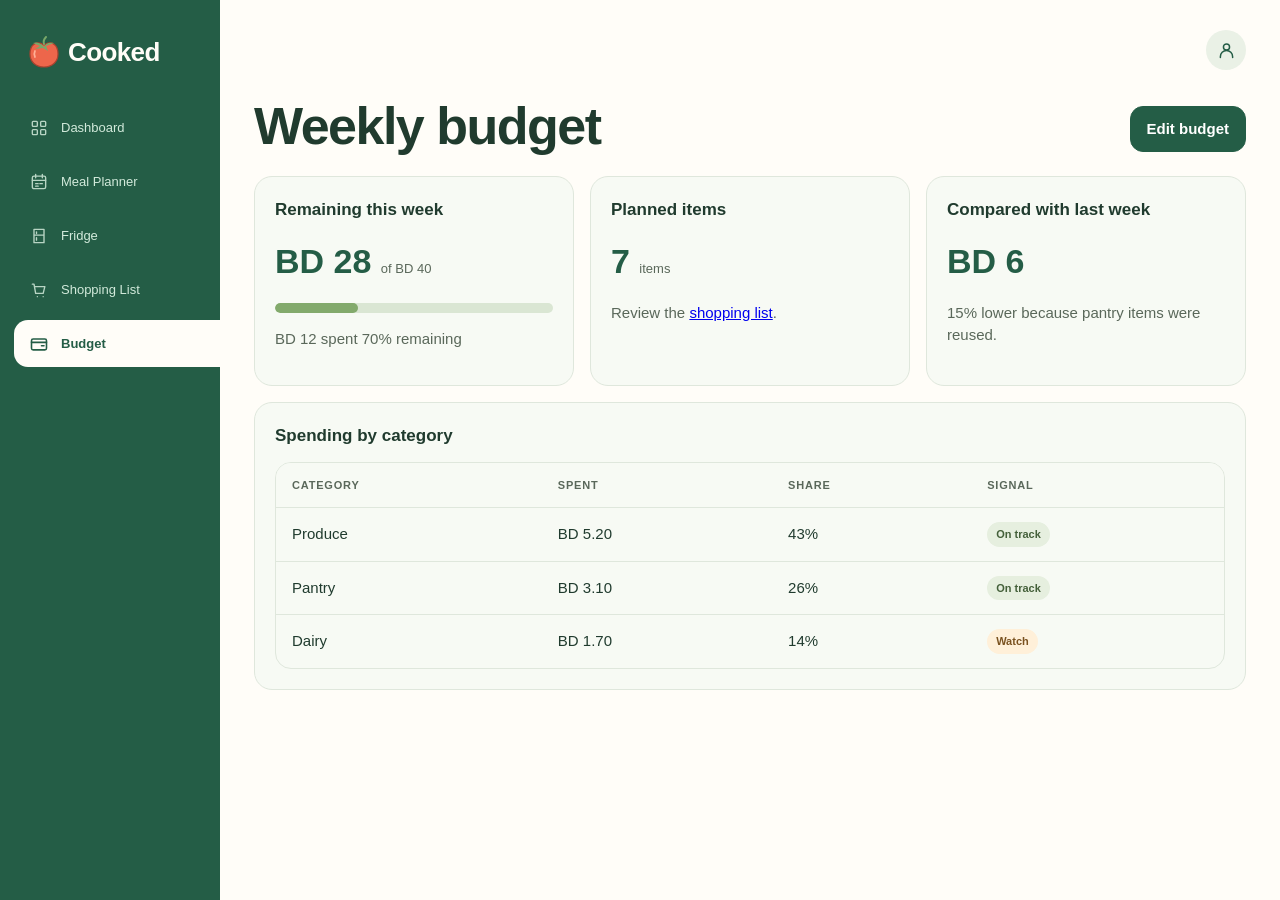
==== commit 45ad5d31: "Merge branch 'prototype' into prototype-fixes" ====
--- a/pages/Budget.html
+++ b/pages/Budget.html
@@ -1,7 +1,7 @@
 ﻿<!doctype html>
 <html lang="en"><head><meta charset="utf-8"><meta name="viewport" content="width=device-width,initial-scale=1"><title>Cooked · Budget</title><link rel="stylesheet" href="../assets/css/styles.css"></head>
-<body><div class="app"><aside class="sidebar" aria-label="Sidebar"><a class="brand" href="Cooked.html"><svg class="brand-mark" viewBox="0 0 42 42" aria-hidden="true"><path d="M21 13C14 8 6 12 6 22c0 10 6 16 15 16s15-6 15-16c0-10-8-14-15-9Z" fill="#ed664b"/><path d="M21 13c-2-5 0-9 4-11M21 13c-4-4-8-4-12-2l7 3-4 4 9-2 6 4-2-6 8-3c-5-2-9-1-12 2Z" fill="#79a869"/></svg>Cooked</a><nav class="nav" aria-label="Main navigation"><a href="Cooked.html"><svg viewBox="0 0 24 24" aria-hidden="true"><rect x="4" y="4" width="6" height="6" rx="1"/><rect x="14" y="4" width="6" height="6" rx="1"/><rect x="4" y="14" width="6" height="6" rx="1"/><rect x="14" y="14" width="6" height="6" rx="1"/></svg><span>Dashboard</span></a><a href="Meal-planner.html"><svg viewBox="0 0 24 24" aria-hidden="true"><rect x="4" y="5" width="16" height="15" rx="2"/><path d="M8 3v4M16 3v4M4 10h16M8 14h3M13 14h3M8 17h3"/></svg><span>Meal Planner</span></a><a href="Fridge.html"><svg viewBox="0 0 24 24" aria-hidden="true"><path d="M6 4h12v16H6zM6 11h12M9 7v2M9 14v3"/></svg><span>Fridge</span></a><a href="Shopping-list.html"><svg viewBox="0 0 24 24" aria-hidden="true"><path d="M4 5h2l2 11h9l2-8H7M10 20h.01M17 20h.01"/></svg><span>Shopping List</span></a><a class="active" aria-current="page" href="Budget.html"><svg viewBox="0 0 24 24" aria-hidden="true"><rect x="3" y="6" width="18" height="13" rx="2"/><path d="M3 10h18M15 14h3"/></svg><span>Budget</span></a></nav></aside>
-<main class="main"><div class="topbar"><button class="avatar" data-user-avatar aria-label="Open profile" onclick="location.href='Profile.html'">CU</button></div><header class="page-head"><div><h1>Weekly budget</h1></div><button class="btn primary" data-modal-open="budget-edit">Edit budget</button></header><div class="grid grid-3"><section class="panel"><h2>Remaining this week</h2><div class="metric">BD 28 <small>of BD 40</small></div><div class="progress" style="margin-top:16px"><span style="width:30%"></span></div><p>BD 12 spent  70% remaining</p></section><section class="panel"><h2>Planned items</h2><div class="metric">7 <small>items</small></div><p>Review the <a href="Shopping-list.html">shopping list</a>.</p></section><section class="panel"><h2>Compared with last week</h2><div class="metric"> BD 6</div><p>15% lower because pantry items were reused.</p></section></div><section class="panel" style="margin-top:16px"><h2>Spending by category</h2><div class="table-wrap"><table class="table"><thead><tr><th>Category</th><th>Spent</th><th>Share</th><th>Signal</th></tr></thead><tbody><tr><td>Produce</td><td>BD 5.20</td><td>43%</td><td><span class="badge">On track</span></td></tr><tr><td>Pantry</td><td>BD 3.10</td><td>26%</td><td><span class="badge">On track</span></td></tr><tr><td>Dairy</td><td>BD 1.70</td><td>14%</td><td><span class="badge warn">Watch</span></td></tr></tbody></table></div></section></main></div><div class="modal" id="budget-edit" role="dialog" aria-modal="true" aria-labelledby="budget-title"><div class="modal-card"><header><h2 id="budget-title">Set weekly budget</h2><button class="close" data-modal-close aria-label="Close"></button></header><form class="form-grid" data-demo-form data-success="Weekly budget updated."><div class="field full"><label for="weekly-budget">Budget in BD</label><input id="weekly-budget" required value="40" type="number" min="1"></div><div class="field full"><button class="btn primary" type="submit">Save budget</button></div></form></div></div><div class="toast" role="status" aria-live="polite"></div><script src="../assets/js/app.js"></script></body></html>
+<body><div class="app"><aside class="sidebar" aria-label="Sidebar"><a class="sidebar-brand" href="Cooked.html" aria-label="Cooked home"><svg class="logo colored-logo" viewBox="0 0 150 36" preserveAspectRatio="xMinYMid meet" role="img" aria-label="Cooked"><path d="M16 11C8 6 2 11 2 20c0 8 6 13 14 13s14-5 14-13c0-9-6-14-14-9Z" fill="#ed664b" stroke="#aa422f" stroke-width="1.2"/><path d="M16 13C12 8 8 8 5 9l7 3-5 3 8-1 5 3-2-5 8-3c-5-1-8 0-10 4Z" fill="#79a869"/><path d="M16 10c-1-3 0-5 2-7" fill="none" stroke="#79a869" stroke-width="2" stroke-linecap="round"/><path d="M7 17c-1 2-1 4 0 6" fill="none" stroke="#ffb096" stroke-width="1.7" stroke-linecap="round"/><text x="40" y="27" fill="#fffdf7" font-family="Segoe UI,Arial,Helvetica,sans-serif" font-size="26" font-weight="700" letter-spacing="-.6">Cooked</text></svg></a><nav class="nav" aria-label="Main navigation"><a href="Cooked.html"><svg viewBox="0 0 24 24" aria-hidden="true"><rect x="4" y="4" width="6" height="6" rx="1"/><rect x="14" y="4" width="6" height="6" rx="1"/><rect x="4" y="14" width="6" height="6" rx="1"/><rect x="14" y="14" width="6" height="6" rx="1"/></svg><span>Dashboard</span></a><a href="Meal-planner.html"><svg viewBox="0 0 24 24" aria-hidden="true"><rect x="4" y="5" width="16" height="15" rx="2"/><path d="M8 3v4M16 3v4M4 10h16M8 14h3M13 14h3M8 17h3"/></svg><span>Meal Planner</span></a><a href="Fridge.html"><svg viewBox="0 0 24 24" aria-hidden="true"><path d="M6 4h12v16H6zM6 11h12M9 7v2M9 14v3"/></svg><span>Fridge</span></a><a href="Shopping-list.html"><svg viewBox="0 0 24 24" aria-hidden="true"><path d="M4 5h2l2 11h9l2-8H7M10 20h.01M17 20h.01"/></svg><span>Shopping List</span></a><a class="active" aria-current="page" href="Budget.html"><svg viewBox="0 0 24 24" aria-hidden="true"><rect x="3" y="6" width="18" height="13" rx="2"/><path d="M3 10h18M15 14h3"/></svg><span>Budget</span></a></nav></aside>
+<main class="main"><div class="topbar"><button class="avatar" data-user-avatar aria-label="Open profile" onclick="location.href='Profile.html'">CU</button></div><header class="page-head"><div><h1>Weekly budget</h1></div><button class="btn primary" data-modal-open="budget-edit">Edit budget</button></header><div class="grid grid-3"><section class="panel"><h2>Remaining this week</h2><div class="metric">BD 28 <small>of BD 40</small></div><div class="progress" style="margin-top:16px"><span style="width:30%"></span></div><p>BD 12 spent  70% remaining</p></section><section class="panel"><h2>Planned items</h2><div class="metric">7 <small>items</small></div><p>Review the <a href="Shopping-list.html">shopping list</a>.</p></section><section class="panel"><h2>Compared with last week</h2><div class="metric"> BD 6</div><p>15% lower because pantry items were reused.</p></section></div><section class="panel" style="margin-top:16px"><h2>Spending by category</h2><div class="table-wrap"><table class="table"><thead><tr><th>Category</th><th>Spent</th><th>Share</th><th>Signal</th></tr></thead><tbody><tr><td>Produce</td><td>BD 5.20</td><td>43%</td><td><span class="badge">On track</span></td></tr><tr><td>Pantry</td><td>BD 3.10</td><td>26%</td><td><span class="badge">On track</span></td></tr><tr><td>Dairy</td><td>BD 1.70</td><td>14%</td><td><span class="badge warn">Watch</span></td></tr></tbody></table></div></section></main></div><div class="modal" id="budget-edit" role="dialog" aria-modal="true" aria-labelledby="budget-title"><div class="modal-card"><header><h2 id="budget-title">Set weekly budget</h2><button class="close" data-modal-close aria-label="Close"></button></header><form class="form-grid" data-demo-form data-success="Weekly budget updated."><div class="field full"><label for="weekly-budget">Budget in BD</label><input id="weekly-budget" required value="40" type="number" min="1"></div><div class="field full"><button class="btn primary" type="submit">Save budget</button></div></form></div></div><div class="toast" role="status" aria-live="polite"></div><script src="../assets/js/app.js"></script><script src="../assets/js/validation.js"></script></body></html>
 
 
 
--- a/assets/css/styles.css
+++ b/assets/css/styles.css
@@ -54,3 +54,16 @@
 .field input,.field select{width:100%;min-width:0}
 .modal-card{max-height:calc(100vh - 40px);overflow:auto}
 @media(max-width:700px){.modal{place-items:end center;padding:12px}.modal-card{padding:20px}.modal-card .form-grid{grid-template-columns:1fr}}
+
+/* Shared logo component, identical to the dashboard. */
+.sidebar-brand{display:flex;align-items:center;text-decoration:none;color:inherit;min-height:48px;margin-top:4px;padding:0 4px 0 14px}
+.sidebar-brand .colored-logo{display:block;width:150px;height:36px;max-width:100%;flex-shrink:0;overflow:visible}
+.sidebar .nav{gap:7px}
+.sidebar .nav a{padding:0 15px;min-height:47px;gap:12px;font-size:13px;font-weight:500;color:#d2eadb}
+.sidebar .nav a.active{background:var(--paper);color:#245d46;font-weight:600}
+@media(min-width:701px){.sidebar{gap:28px}}
+body{-webkit-font-smoothing:antialiased;-moz-osx-font-smoothing:grayscale}
+.sidebar .nav svg{opacity:.85;stroke-width:1.65}
+.sidebar .nav a.active svg{opacity:1;stroke-width:1.9}
+.sidebar .nav a.active{position:relative;z-index:2}
+.main{box-shadow:none}
